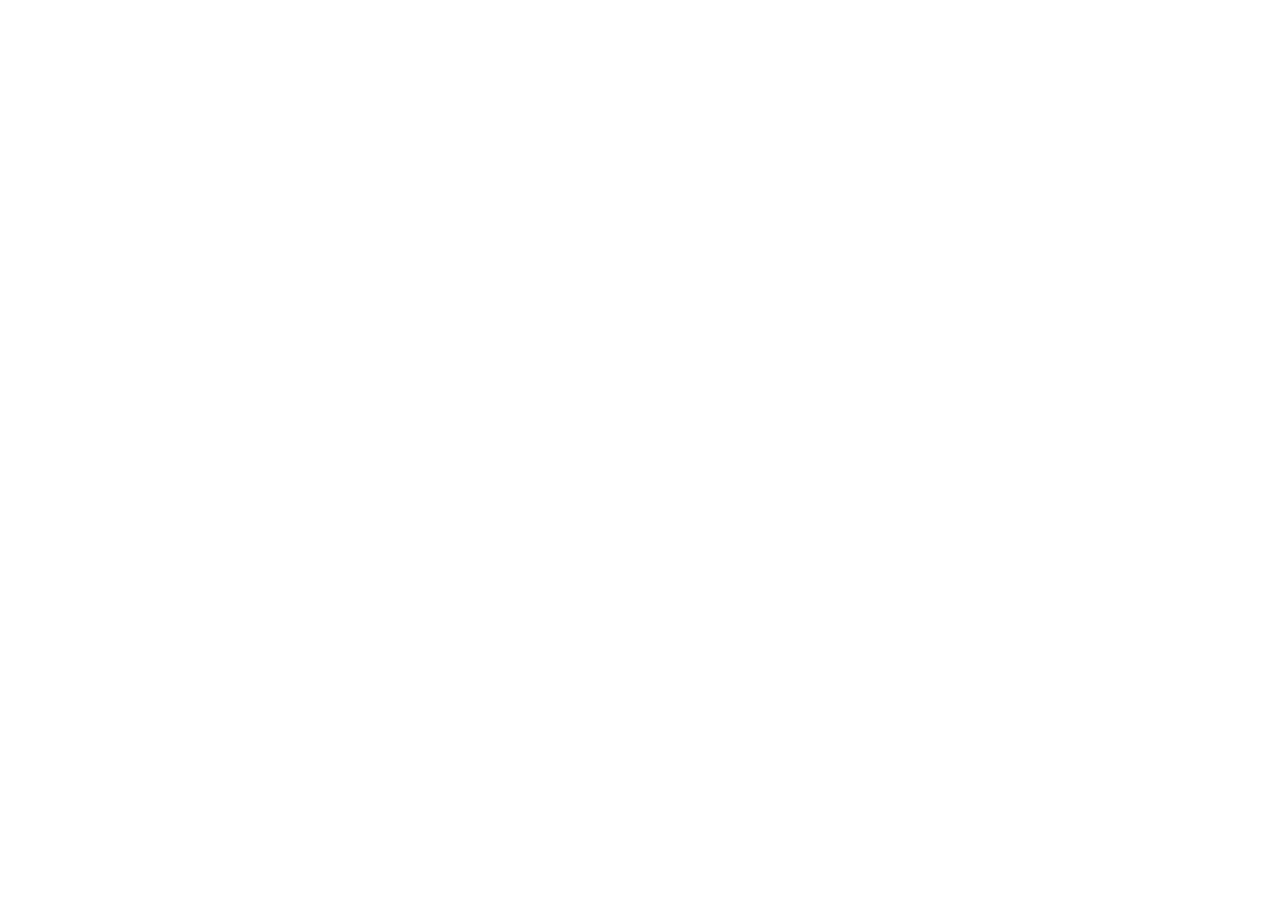
==== index.html @ 37d98ef0 "Oprettelse af filer Første commit efter at have oprettet vores filer og linket dem sammen" ====
<!DOCTYPE html>
<html lang="en">
<head>
    <meta charset="UTF-8">
    <meta name="viewport" content="width=device-width, initial-scale=1.0">
    <title>Ovartaci løsning</title>
    <link rel="stylesheet" href="CSS/style.css">
</head>
<body>
    


    <script src="JS/script.js"></script>
</body>
</html>
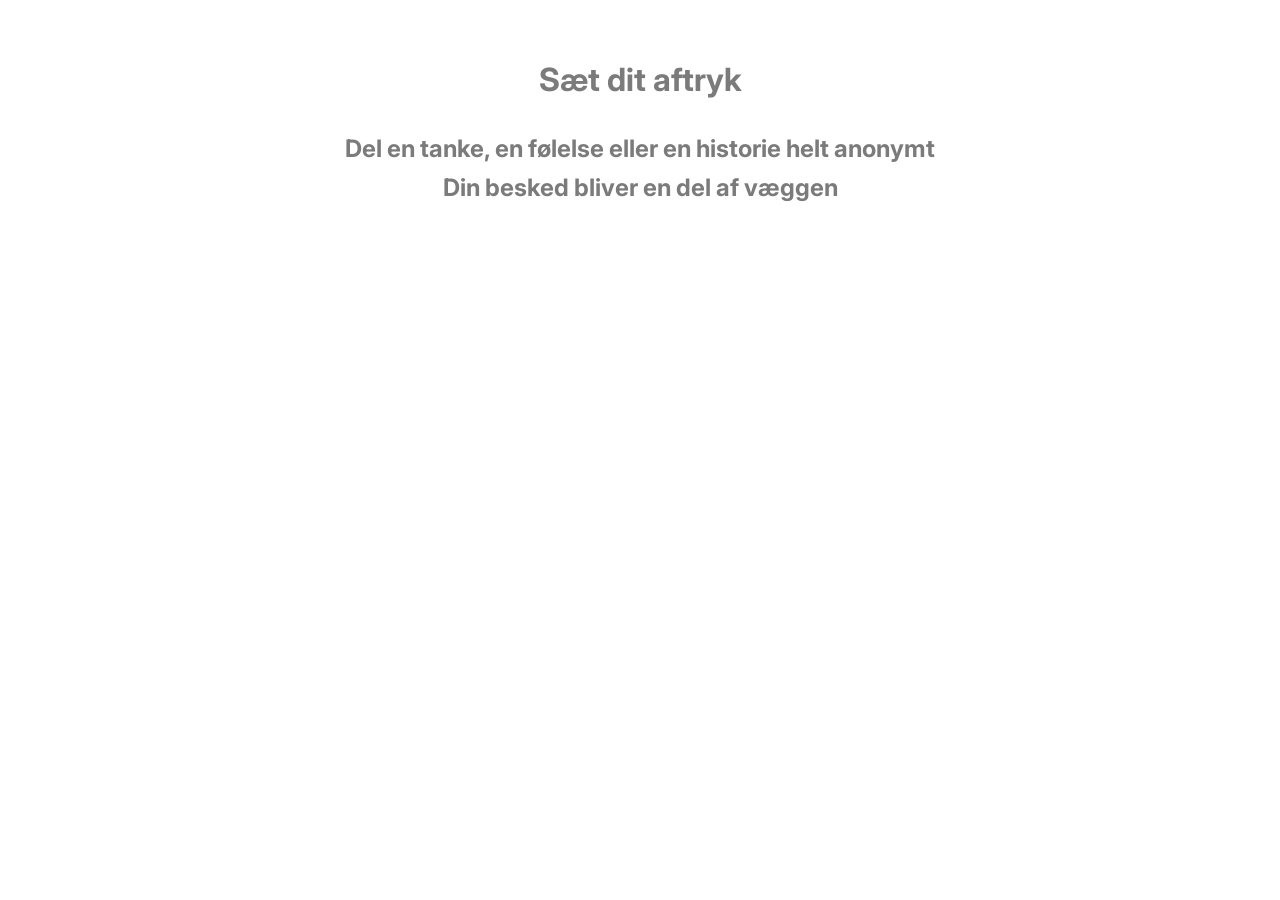
==== commit fac280f1: "Første tekst Første tekst er indsat og let stylet med farve og font family" ====
--- a/index.html
+++ b/index.html
@@ -1,15 +1,19 @@
-<!DOCTYPE html>
+<!doctype html>
 <html lang="en">
-<head>
-    <meta charset="UTF-8">
-    <meta name="viewport" content="width=device-width, initial-scale=1.0">
-    <title>Ovartaci løsning</title>
-    <link rel="stylesheet" href="CSS/style.css">
-</head>
-<body>
-    
+  <head>
+    <meta charset="UTF-8" />
+    <meta name="viewport" content="width=device-width, initial-scale=1.0" />
+    <title>Sæt dit aftryk</title>
+    <link rel="stylesheet" href="CSS/style.css" />
+    <style>
+    @import url('https://fonts.googleapis.com/css2?family=Inter:ital,opsz,wght@0,14..32,100..900;1,14..32,100..900&display=swap');
+    </style>
+  </head>
+  <body>
 
-
+    <H1>Sæt dit aftryk</H1>
+    <h2>Del en tanke, en følelse eller en historie helt anonymt</h2>
+    <h2>Din besked bliver en del af væggen</h2>
     <script src="JS/script.js"></script>
-</body>
-</html>+  </body>
+</html>
--- a/CSS/style.css
+++ b/CSS/style.css
@@ -0,0 +1,24 @@
+* {
+    margin: 0;
+    padding: 0;
+    box-sizing: border-box;
+}
+
+h1{
+color: #7B7B7B;
+font-family: "Inter", sans-serif;
+display: flex;
+flex-direction:column;
+align-items: center;
+padding-top: 60px;
+padding-bottom: 30px;
+}
+
+h2{
+color: #7B7B7B;
+font-family: "Inter", sans-serif;
+display: flex;
+flex-direction: column;
+align-items: center; 
+padding: 5px;
+}
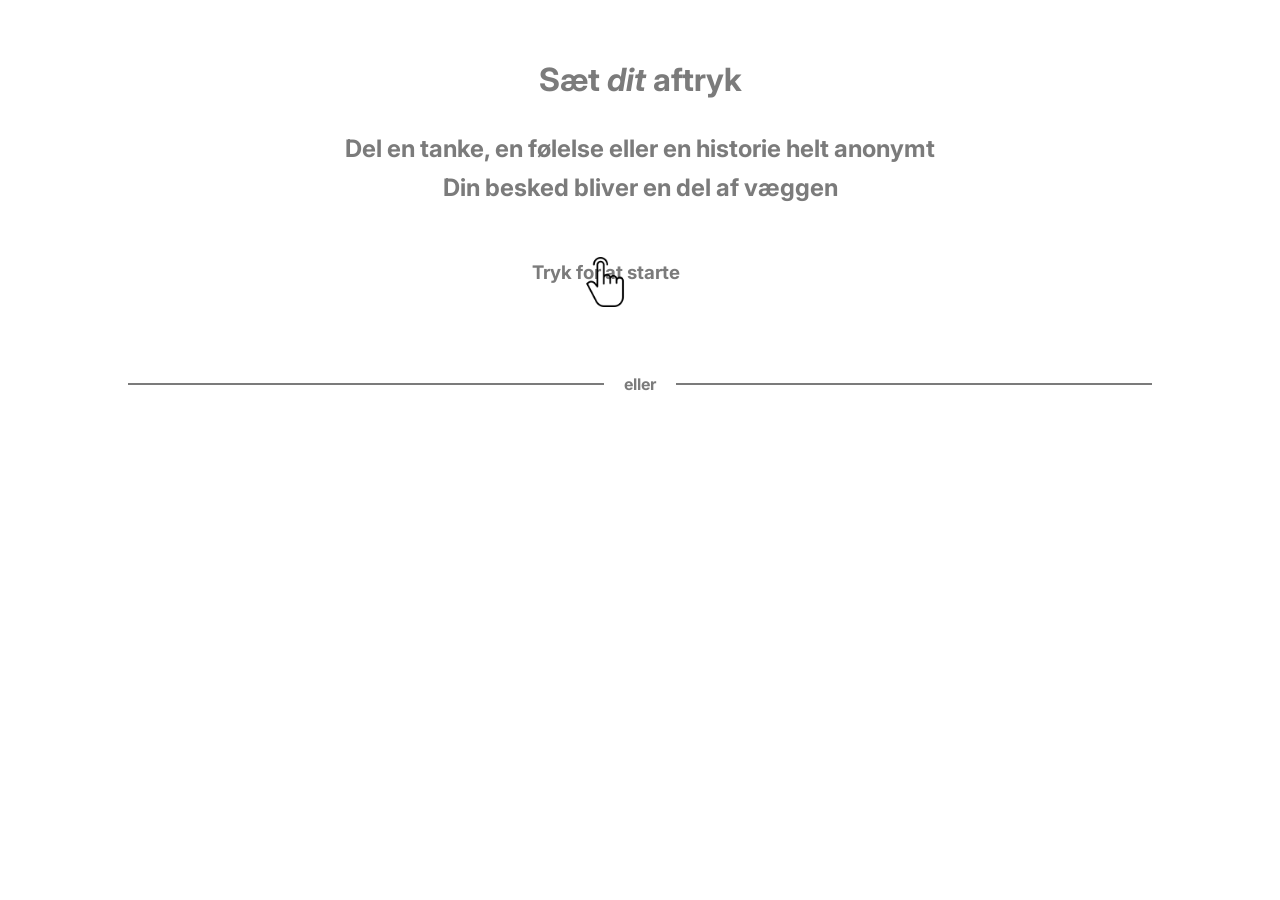
==== commit ced2aa63: "rettet mapper" ====
--- a/index.html
+++ b/index.html
@@ -11,9 +11,17 @@
   </head>
   <body>
 
-    <H1>Sæt dit aftryk</H1>
+    <H1>Sæt <em>dit</em> aftryk</H1>
     <h2>Del en tanke, en følelse eller en historie helt anonymt</h2>
     <h2>Din besked bliver en del af væggen</h2>
+    <img src="images/tap.png" alt="klik på skærmen">
+    <h3>Tryk for at starte</h3>
+  <div class="lineText">
+    <div class="line"></div>
+    <p>eller</p>
+    <div class="line"></div>
+    </div>
+
     <script src="JS/script.js"></script>
   </body>
 </html>
--- a/CSS/style.css
+++ b/CSS/style.css
@@ -7,9 +7,7 @@
 h1{
 color: #7B7B7B;
 font-family: "Inter", sans-serif;
-display: flex;
-flex-direction:column;
-align-items: center;
+text-align: center;
 padding-top: 60px;
 padding-bottom: 30px;
 }
@@ -21,4 +19,40 @@
 flex-direction: column;
 align-items: center; 
 padding: 5px;
+}
+
+img{
+width: 50px;
+position:relative;
+left: 580px;
+top: 50px;
+}
+
+h3{
+color: #7B7B7B;
+font-family: "Inter", sans-serif;    
+text-align: right;
+padding-right: 600px;
+}
+
+.lineText {
+  display: flex;
+  align-items: center;
+  position: relative;
+  top: 90px;
+  gap: 20px;
+  width: 80%; 
+  margin: 0 auto; 
+}
+
+.line {
+  flex: 1;
+  height: 2px;
+  background-color: #7B7B7B;
+}
+
+.lineText p {
+  color: #7B7B7B;
+  font-family: "Inter", sans-serif;
+  font-weight: 700;
 }
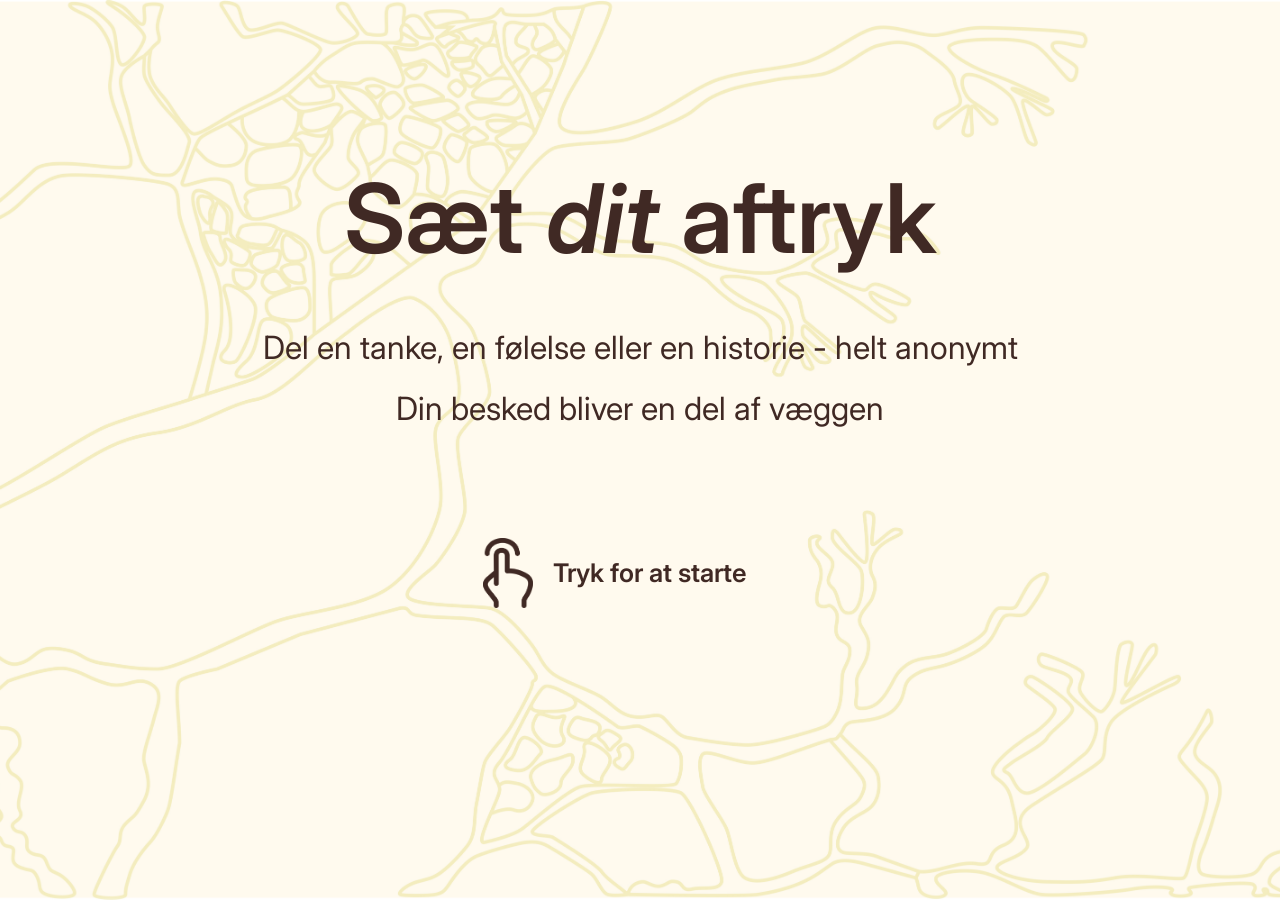
==== commit 318c715f: "start.html ændret til index, for at kunne deploy i github" ====
--- a/index.html
+++ b/index.html
@@ -3,25 +3,20 @@
   <head>
     <meta charset="UTF-8" />
     <meta name="viewport" content="width=device-width, initial-scale=1.0" />
-    <title>Sæt dit aftryk</title>
-    <link rel="stylesheet" href="CSS/style.css" />
+    <title>Start</title>
+    <link rel="stylesheet" href="css/start.css" />
+    <script src="js/start.js" defer></script>
     <style>
-    @import url('https://fonts.googleapis.com/css2?family=Inter:ital,opsz,wght@0,14..32,100..900;1,14..32,100..900&display=swap');
+      @import url("https://fonts.googleapis.com/css2?family=Inter:ital,wght@0,100..900;1,100..900&display=swap");
     </style>
   </head>
   <body>
-
-    <H1>Sæt <em>dit</em> aftryk</H1>
-    <h2>Del en tanke, en følelse eller en historie helt anonymt</h2>
+    <h1>Sæt <em>dit</em> aftryk</h1>
+    <h2>Del en tanke, en følelse eller en historie - helt anonymt</h2>
     <h2>Din besked bliver en del af væggen</h2>
-    <img src="images/tap.png" alt="klik på skærmen">
-    <h3>Tryk for at starte</h3>
-  <div class="lineText">
-    <div class="line"></div>
-    <p>eller</p>
-    <div class="line"></div>
+    <div class="press-to-start">
+      <img src="img/tap.png" alt="klik på skærmen" />
+      <h3>Tryk for at starte</h3>
     </div>
-
-    <script src="JS/script.js"></script>
   </body>
 </html>
--- a/css/start.css
+++ b/css/start.css
@@ -0,0 +1,77 @@
+* {
+  margin: 0;
+  padding: 0;
+  box-sizing: border-box;
+}
+
+:root {
+  --text-color: #402924;
+  --bg-color: #fffaee;
+  --btn-color: #f4e5c1;
+
+  --font: "Inter", sans-serif;
+
+  --font-size-xl: 6rem;
+  --font-size-l: 2rem;
+  --font-size-m: 1.6rem;
+
+  --font-weight-l: 600;
+  --font-weight-m: 400;
+}
+
+body {
+  background-image: url("../img/bg-photo.jpg");
+  background-size: cover;
+  background-position: center;
+  background-repeat: no-repeat;
+
+  min-height: 100vh;
+
+  background-color: var(--bg-color);
+
+  font-family: var(--font);
+  color: var(--text-color);
+
+  display: flex;
+  flex-direction: column;
+  align-items: center;
+
+  text-align: center;
+}
+
+h1 {
+  font-size: var(--font-size-xl);
+  font-weight: var(--font-weight-l);
+
+  margin-top: 160px;
+  margin-bottom: 40px;
+}
+
+h1 em {
+  font-style: italic;
+}
+
+h2 {
+  font-size: var(--font-size-l);
+  font-weight: var(--font-weight-m);
+  margin-top: 12px;
+  margin-bottom: 10px;
+}
+
+.press-to-start {
+  margin-top: 100px;
+
+  display: flex;
+  align-items: center;
+  gap: 20px;
+  padding-right: 50px;
+}
+
+.press-to-start img {
+  width: 50px;
+}
+
+.press-to-start h3 {
+  font-size: var(--font-size-m);
+  font-weight: var(--font-weight-l);
+}
